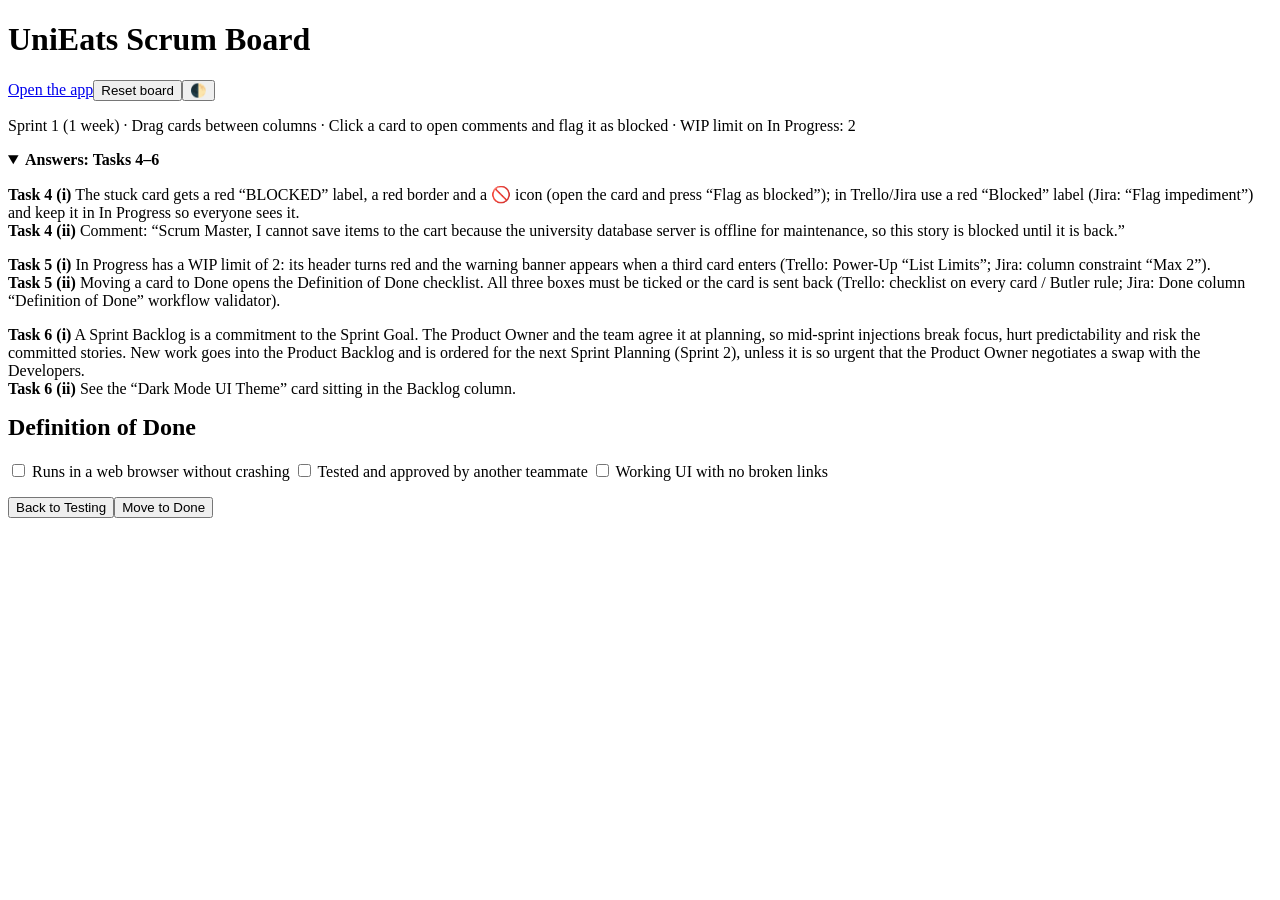
==== public/board.html @ 98794ac3 "UniEats app, Scrum board and Firebase hosting workflows" ====
<!DOCTYPE html>
<html lang="en"><head><meta charset="UTF-8"><meta name="viewport" content="width=device-width, initial-scale=1">
<title>UniEats – Scrum Board (SIT 403 CAT 1)</title>
<link rel="stylesheet" href="css/style.css"><link rel="stylesheet" href="css/board.css"></head>
<body>
<header><h1 class="logo">Uni<b>Eats</b> Scrum Board</h1><nav><a href="index.html">Open the app</a><button onclick="resetBoard()">Reset board</button><button onclick="toggleDark()">🌓</button></nav></header>
<div class="wrap">
 <p class="muted">Sprint 1 (1 week) · Drag cards between columns · Click a card to open comments and flag it as blocked · WIP limit on In Progress: 2</p>
 <div id="warn" class="warn" hidden>⚠ WIP limit exceeded: more than 2 stories are In Progress. Finish or test one before starting another.</div>
 <div class="board" id="board"></div>
 <details class="card" open><summary><b>Answers: Tasks 4–6</b></summary>
  <p><b>Task 4 (i)</b> The stuck card gets a red “BLOCKED” label, a red border and a 🚫 icon (open the card and press “Flag as blocked”); in Trello/Jira use a red “Blocked” label (Jira: “Flag impediment”) and keep it in In Progress so everyone sees it.<br><b>Task 4 (ii)</b> Comment: “Scrum Master, I cannot save items to the cart because the university database server is offline for maintenance, so this story is blocked until it is back.”</p>
  <p><b>Task 5 (i)</b> In Progress has a WIP limit of 2: its header turns red and the warning banner appears when a third card enters (Trello: Power-Up “List Limits”; Jira: column constraint “Max 2”).<br><b>Task 5 (ii)</b> Moving a card to Done opens the Definition of Done checklist. All three boxes must be ticked or the card is sent back (Trello: checklist on every card / Butler rule; Jira: Done column “Definition of Done” workflow validator).</p>
  <p><b>Task 6 (i)</b> A Sprint Backlog is a commitment to the Sprint Goal. The Product Owner and the team agree it at planning, so mid-sprint injections break focus, hurt predictability and risk the committed stories. New work goes into the Product Backlog and is ordered for the next Sprint Planning (Sprint 2), unless it is so urgent that the Product Owner negotiates a swap with the Developers.<br><b>Task 6 (ii)</b> See the “Dark Mode UI Theme” card sitting in the Backlog column.</p>
 </details>
</div>
<div class="modal" id="dod"><div class="sheet"><h2 style="margin-top:0">Definition of Done</h2><p class="muted" id="dodTitle"></p>
 <label><input type="checkbox" class="dc"> Runs in a web browser without crashing</label>
 <label><input type="checkbox" class="dc"> Tested and approved by another teammate</label>
 <label><input type="checkbox" class="dc"> Working UI with no broken links</label>
 <p class="err" id="dodErr"></p><div class="row"><button class="ghost" onclick="dodCancel()">Back to Testing</button><button class="p" onclick="dodOk()">Move to Done</button></div></div></div>
<div class="modal" id="cardM"><div class="sheet" id="cardSheet"></div></div>
<script src="js/board.js"></script></body></html>
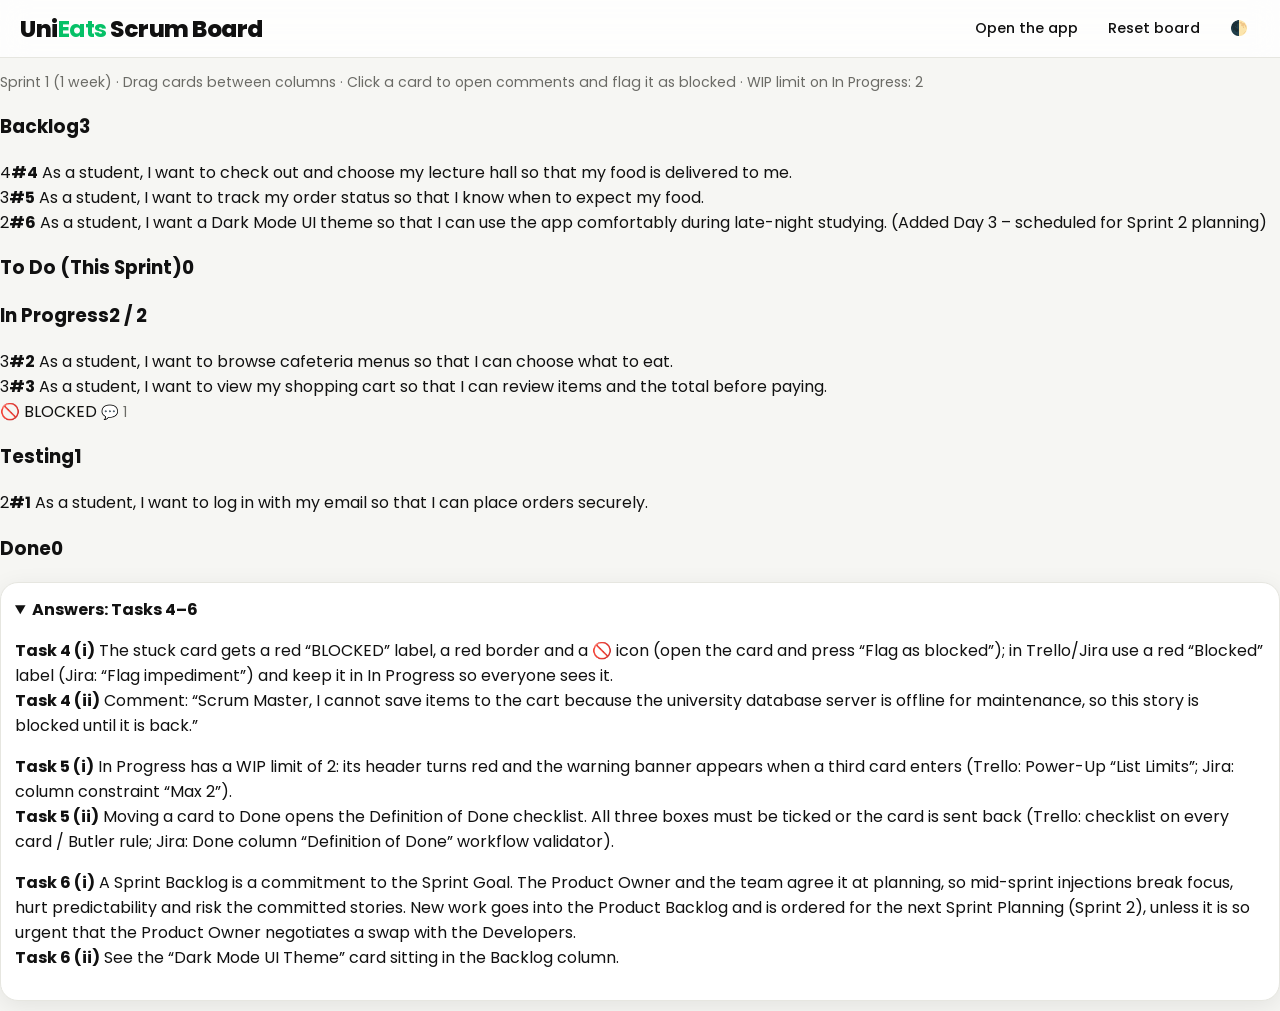
==== commit da014f9c: "UniEats app, Scrum board and Firebase hosting workflows" ====
--- a/public/board.html
+++ b/public/board.html
@@ -1,23 +1,90 @@
-<!DOCTYPE html>
-<html lang="en"><head><meta charset="UTF-8"><meta name="viewport" content="width=device-width, initial-scale=1">
-<title>UniEats – Scrum Board (SIT 403 CAT 1)</title>
-<link rel="stylesheet" href="css/style.css"><link rel="stylesheet" href="css/board.css"></head>
-<body>
-<header><h1 class="logo">Uni<b>Eats</b> Scrum Board</h1><nav><a href="index.html">Open the app</a><button onclick="resetBoard()">Reset board</button><button onclick="toggleDark()">🌓</button></nav></header>
-<div class="wrap">
- <p class="muted">Sprint 1 (1 week) · Drag cards between columns · Click a card to open comments and flag it as blocked · WIP limit on In Progress: 2</p>
- <div id="warn" class="warn" hidden>⚠ WIP limit exceeded: more than 2 stories are In Progress. Finish or test one before starting another.</div>
- <div class="board" id="board"></div>
- <details class="card" open><summary><b>Answers: Tasks 4–6</b></summary>
-  <p><b>Task 4 (i)</b> The stuck card gets a red “BLOCKED” label, a red border and a 🚫 icon (open the card and press “Flag as blocked”); in Trello/Jira use a red “Blocked” label (Jira: “Flag impediment”) and keep it in In Progress so everyone sees it.<br><b>Task 4 (ii)</b> Comment: “Scrum Master, I cannot save items to the cart because the university database server is offline for maintenance, so this story is blocked until it is back.”</p>
-  <p><b>Task 5 (i)</b> In Progress has a WIP limit of 2: its header turns red and the warning banner appears when a third card enters (Trello: Power-Up “List Limits”; Jira: column constraint “Max 2”).<br><b>Task 5 (ii)</b> Moving a card to Done opens the Definition of Done checklist. All three boxes must be ticked or the card is sent back (Trello: checklist on every card / Butler rule; Jira: Done column “Definition of Done” workflow validator).</p>
-  <p><b>Task 6 (i)</b> A Sprint Backlog is a commitment to the Sprint Goal. The Product Owner and the team agree it at planning, so mid-sprint injections break focus, hurt predictability and risk the committed stories. New work goes into the Product Backlog and is ordered for the next Sprint Planning (Sprint 2), unless it is so urgent that the Product Owner negotiates a swap with the Developers.<br><b>Task 6 (ii)</b> See the “Dark Mode UI Theme” card sitting in the Backlog column.</p>
- </details>
-</div>
-<div class="modal" id="dod"><div class="sheet"><h2 style="margin-top:0">Definition of Done</h2><p class="muted" id="dodTitle"></p>
- <label><input type="checkbox" class="dc"> Runs in a web browser without crashing</label>
- <label><input type="checkbox" class="dc"> Tested and approved by another teammate</label>
- <label><input type="checkbox" class="dc"> Working UI with no broken links</label>
- <p class="err" id="dodErr"></p><div class="row"><button class="ghost" onclick="dodCancel()">Back to Testing</button><button class="p" onclick="dodOk()">Move to Done</button></div></div></div>
-<div class="modal" id="cardM"><div class="sheet" id="cardSheet"></div></div>
-<script src="js/board.js"></script></body></html>
+<!doctype html>
+<html lang="en">
+  <head>
+    <meta charset="UTF-8" />
+    <meta name="viewport" content="width=device-width, initial-scale=1" />
+    <title>UniEats – Scrum Board (SIT 403 CAT 1)</title>
+    <link rel="stylesheet" href="style.css" />
+    <link rel="stylesheet" href="css/board.css" />
+  </head>
+  <body>
+    <header>
+      <h1 class="logo">Uni<b>Eats</b> Scrum Board</h1>
+      <nav>
+        <a href="index.html">Open the app</a
+        ><button onclick="resetBoard()">Reset board</button
+        ><button onclick="toggleDark()">🌓</button>
+      </nav>
+    </header>
+    <div class="wrap">
+      <p class="muted">
+        Sprint 1 (1 week) · Drag cards between columns · Click a card to open
+        comments and flag it as blocked · WIP limit on In Progress: 2
+      </p>
+      <div id="warn" class="warn" hidden>
+        ⚠ WIP limit exceeded: more than 2 stories are In Progress. Finish or
+        test one before starting another.
+      </div>
+      <div class="board" id="board"></div>
+      <details class="card" open>
+        <summary><b>Answers: Tasks 4–6</b></summary>
+        <p>
+          <b>Task 4 (i)</b> The stuck card gets a red “BLOCKED” label, a red
+          border and a 🚫 icon (open the card and press “Flag as blocked”); in
+          Trello/Jira use a red “Blocked” label (Jira: “Flag impediment”) and
+          keep it in In Progress so everyone sees it.<br /><b>Task 4 (ii)</b>
+          Comment: “Scrum Master, I cannot save items to the cart because the
+          university database server is offline for maintenance, so this story
+          is blocked until it is back.”
+        </p>
+        <p>
+          <b>Task 5 (i)</b> In Progress has a WIP limit of 2: its header turns
+          red and the warning banner appears when a third card enters (Trello:
+          Power-Up “List Limits”; Jira: column constraint “Max 2”).<br /><b
+            >Task 5 (ii)</b
+          >
+          Moving a card to Done opens the Definition of Done checklist. All
+          three boxes must be ticked or the card is sent back (Trello: checklist
+          on every card / Butler rule; Jira: Done column “Definition of Done”
+          workflow validator).
+        </p>
+        <p>
+          <b>Task 6 (i)</b> A Sprint Backlog is a commitment to the Sprint Goal.
+          The Product Owner and the team agree it at planning, so mid-sprint
+          injections break focus, hurt predictability and risk the committed
+          stories. New work goes into the Product Backlog and is ordered for the
+          next Sprint Planning (Sprint 2), unless it is so urgent that the
+          Product Owner negotiates a swap with the Developers.<br /><b
+            >Task 6 (ii)</b
+          >
+          See the “Dark Mode UI Theme” card sitting in the Backlog column.
+        </p>
+      </details>
+    </div>
+    <div class="modal" id="dod">
+      <div class="sheet">
+        <h2 style="margin-top: 0">Definition of Done</h2>
+        <p class="muted" id="dodTitle"></p>
+        <label
+          ><input type="checkbox" class="dc" /> Runs in a web browser without
+          crashing</label
+        >
+        <label
+          ><input type="checkbox" class="dc" /> Tested and approved by another
+          teammate</label
+        >
+        <label
+          ><input type="checkbox" class="dc" /> Working UI with no broken
+          links</label
+        >
+        <p class="err" id="dodErr"></p>
+        <div class="row">
+          <button class="ghost" onclick="dodCancel()">Back to Testing</button
+          ><button class="p" onclick="dodOk()">Move to Done</button>
+        </div>
+      </div>
+    </div>
+    <div class="modal" id="cardM"><div class="sheet" id="cardSheet"></div></div>
+    <script src="board.js"></script>
+  </body>
+</html>
--- a/public/style.css
+++ b/public/style.css
@@ -0,0 +1,612 @@
+/* UniEats – delivery-app theme */
+@import url("https://fonts.googleapis.com/css2?family=Poppins:wght@400;500;600;700;800&display=swap");
+:root {
+  --bg: #f6f6f3;
+  --card: #fff;
+  --text: #111;
+  --muted: #6b6b66;
+  --accent: #06c167;
+  --accent2: #04a054;
+  --hot: #ff5a36;
+  --line: #e6e6e0;
+  --shadow: 0 6px 24px rgba(0, 0, 0, 0.08);
+  --r: 18px;
+}
+body.dark {
+  --bg: #0e0f0e;
+  --card: #1a1c1a;
+  --text: #f3f5f2;
+  --muted: #9aa39c;
+  --line: #2a2e2a;
+  --shadow: 0 6px 24px rgba(0, 0, 0, 0.5);
+}
+* {
+  box-sizing: border-box;
+}
+html {
+  scroll-behavior: smooth;
+}
+body {
+  margin: 0;
+  font-family:
+    Poppins,
+    system-ui,
+    Segoe UI,
+    Arial,
+    sans-serif;
+  background: var(--bg);
+  color: var(--text);
+  transition:
+    background 0.4s,
+    color 0.4s;
+}
+header {
+  position: sticky;
+  top: 0;
+  z-index: 20;
+  display: flex;
+  align-items: center;
+  gap: 14px;
+  padding: 10px 20px;
+  background: color-mix(in srgb, var(--card) 80%, transparent);
+  backdrop-filter: blur(14px);
+  border-bottom: 1px solid var(--line);
+}
+.logo {
+  font-weight: 800;
+  font-size: 1.45rem;
+  letter-spacing: -0.5px;
+  margin: 0;
+  cursor: pointer;
+}
+.logo b {
+  color: var(--accent);
+}
+.loc-pill {
+  display: flex;
+  align-items: center;
+  gap: 6px;
+  border: 0;
+  background: var(--bg);
+  color: var(--text);
+  padding: 9px 14px;
+  border-radius: 99px;
+  font: 600 0.85rem Poppins;
+  cursor: pointer;
+  max-width: 240px;
+  transition: 0.25s;
+}
+.loc-pill span {
+  white-space: nowrap;
+  overflow: hidden;
+  text-overflow: ellipsis;
+}
+.loc-pill:hover {
+  background: var(--accent);
+  color: #fff;
+  transform: translateY(-2px);
+  box-shadow: 0 8px 18px rgba(6, 193, 103, 0.35);
+}
+nav {
+  margin-left: auto;
+  display: flex;
+  align-items: center;
+  gap: 6px;
+}
+nav a,
+nav button {
+  position: relative;
+  background: none;
+  border: 0;
+  color: var(--text);
+  font: 500 0.9rem Poppins;
+  padding: 8px 12px;
+  border-radius: 99px;
+  cursor: pointer;
+  text-decoration: none;
+  transition: 0.25s;
+}
+nav a:hover,
+nav button:hover {
+  background: var(--bg);
+}
+nav .cartbtn {
+  background: var(--text);
+  color: var(--bg);
+}
+nav .cartbtn:hover {
+  background: var(--accent);
+  color: #fff;
+}
+.bump {
+  animation: bump 0.45s;
+}
+@keyframes bump {
+  40% {
+    transform: scale(1.25) rotate(-4deg);
+  }
+}
+main {
+  max-width: 980px;
+  margin: 0 auto;
+  padding: 20px;
+  animation: enter 0.6s cubic-bezier(0.2, 0.8, 0.2, 1);
+}
+@keyframes enter {
+  from {
+    opacity: 0;
+    transform: translateY(18px);
+  }
+}
+/* hero */
+.hero {
+  position: relative;
+  overflow: hidden;
+  border-radius: 28px;
+  padding: 42px 30px;
+  color: #fff;
+  background: linear-gradient(120deg, #06c167, #0a8f5b, #111, #06c167);
+  background-size: 300% 300%;
+  animation: flow 12s ease infinite;
+  margin-bottom: 22px;
+}
+@keyframes flow {
+  50% {
+    background-position: 100% 50%;
+  }
+}
+.hero h2 {
+  font-size: clamp(1.8rem, 5vw, 2.8rem);
+  line-height: 1.1;
+  margin: 0 0 8px;
+  font-weight: 800;
+  letter-spacing: -1px;
+}
+.hero p {
+  margin: 0 0 20px;
+  opacity: 0.9;
+}
+.hero i {
+  position: absolute;
+  font-style: normal;
+  font-size: 3rem;
+  opacity: 0.25;
+  animation: float 6s ease-in-out infinite;
+}
+.hero i:nth-of-type(1) {
+  right: 6%;
+  top: 12%;
+}
+.hero i:nth-of-type(2) {
+  right: 22%;
+  bottom: 8%;
+  animation-delay: -2s;
+  font-size: 2.4rem;
+}
+.hero i:nth-of-type(3) {
+  right: 38%;
+  top: 10%;
+  animation-delay: -4s;
+  font-size: 2rem;
+}
+@keyframes float {
+  50% {
+    transform: translateY(-16px) rotate(10deg);
+  }
+}
+.searchbar {
+  display: flex;
+  background: #fff;
+  border-radius: 99px;
+  padding: 6px;
+  max-width: 520px;
+  box-shadow: 0 12px 30px rgba(0, 0, 0, 0.25);
+  transition: 0.3s;
+}
+.searchbar:focus-within {
+  transform: scale(1.02);
+}
+.searchbar input {
+  border: 0;
+  outline: 0;
+  background: none;
+  flex: 1;
+  padding: 10px 16px;
+  margin: 0;
+  font: 500 0.95rem Poppins;
+  color: #111;
+}
+/* chips */
+.chips {
+  display: flex;
+  gap: 10px;
+  overflow-x: auto;
+  padding: 4px 0 14px;
+  scrollbar-width: none;
+}
+.chip {
+  flex: none;
+  border: 1px solid var(--line);
+  background: var(--card);
+  color: var(--text);
+  padding: 9px 18px;
+  border-radius: 99px;
+  font: 500 0.88rem Poppins;
+  cursor: pointer;
+  transition: 0.25s;
+}
+.chip:hover {
+  transform: translateY(-3px);
+  box-shadow: var(--shadow);
+}
+.chip.on {
+  background: var(--text);
+  color: var(--bg);
+  border-color: var(--text);
+}
+/* restaurants & items */
+.rest-head {
+  display: flex;
+  align-items: center;
+  gap: 14px;
+  margin: 26px 0 10px;
+}
+.rest-head .logo-e {
+  font-size: 2rem;
+  width: 58px;
+  height: 58px;
+  display: grid;
+  place-items: center;
+  border-radius: 16px;
+  background: linear-gradient(135deg, var(--accent), #7be6b0);
+}
+.rest-head h2 {
+  margin: 0;
+  font-size: 1.3rem;
+}
+.meta {
+  color: var(--muted);
+  font-size: 0.82rem;
+}
+.badge {
+  display: inline-block;
+  background: var(--accent);
+  color: #fff;
+  border-radius: 99px;
+  padding: 2px 10px;
+  font-size: 0.72rem;
+  font-weight: 600;
+  margin-left: 6px;
+}
+.grid {
+  display: grid;
+  grid-template-columns: repeat(auto-fill, minmax(220px, 1fr));
+  gap: 16px;
+}
+.card {
+  background: var(--card);
+  border: 1px solid var(--line);
+  border-radius: var(--r);
+  padding: 14px;
+  margin: 10px 0;
+  box-shadow: var(--shadow);
+}
+.dish {
+  margin: 0;
+  padding: 0;
+  overflow: hidden;
+  transition:
+    transform 0.35s cubic-bezier(0.2, 0.8, 0.2, 1),
+    box-shadow 0.35s;
+}
+.dish:hover {
+  transform: translateY(-8px);
+  box-shadow: 0 20px 40px rgba(6, 193, 103, 0.22);
+}
+.dish .pic {
+  height: 130px;
+  display: grid;
+  place-items: center;
+  font-size: 3.6rem;
+  background: linear-gradient(135deg, #e9fff3, #fff4e1);
+  overflow: hidden;
+}
+body.dark .dish .pic {
+  background: linear-gradient(135deg, #143324, #33260f);
+}
+.dish .pic span {
+  transition: transform 0.5s;
+}
+.dish:hover .pic span {
+  transform: scale(1.3) rotate(-8deg);
+}
+.dish .body {
+  padding: 12px 14px 14px;
+  display: flex;
+  justify-content: space-between;
+  align-items: center;
+  gap: 8px;
+}
+.row {
+  display: flex;
+  justify-content: space-between;
+  align-items: center;
+  gap: 10px;
+}
+.muted {
+  color: var(--muted);
+  font-size: 0.88rem;
+}
+.err {
+  color: #d43a2f;
+  font-weight: 500;
+}
+.ok {
+  color: var(--accent2);
+  font-weight: 600;
+}
+/* forms & buttons */
+label {
+  font-weight: 600;
+  font-size: 0.85rem;
+}
+input,
+select,
+textarea {
+  width: 100%;
+  padding: 12px 14px;
+  margin: 6px 0 14px;
+  border: 1.5px solid var(--line);
+  border-radius: 12px;
+  background: var(--card);
+  color: var(--text);
+  font: inherit;
+  transition: 0.25s;
+}
+input:focus,
+select:focus,
+textarea:focus {
+  outline: 0;
+  border-color: var(--accent);
+  box-shadow: 0 0 0 4px rgba(6, 193, 103, 0.18);
+}
+button.p {
+  position: relative;
+  overflow: hidden;
+  background: var(--accent);
+  color: #fff;
+  border: 0;
+  border-radius: 99px;
+  padding: 11px 22px;
+  font: 600 0.92rem Poppins;
+  cursor: pointer;
+  transition: 0.25s;
+}
+button.p::after {
+  content: "";
+  position: absolute;
+  top: 0;
+  left: -80%;
+  width: 50%;
+  height: 100%;
+  background: linear-gradient(
+    90deg,
+    transparent,
+    rgba(255, 255, 255, 0.5),
+    transparent
+  );
+  transform: skewX(-20deg);
+}
+button.p:hover {
+  background: var(--accent2);
+  transform: translateY(-2px);
+  box-shadow: 0 10px 20px rgba(6, 193, 103, 0.4);
+}
+button.p:hover::after {
+  left: 130%;
+  transition: left 0.7s;
+}
+button.p:active {
+  transform: scale(0.95);
+}
+button.s {
+  background: var(--bg);
+  border: 0;
+  color: var(--text);
+  border-radius: 50%;
+  width: 32px;
+  height: 32px;
+  cursor: pointer;
+  font-weight: 700;
+  transition: 0.2s;
+}
+button.s:hover {
+  background: var(--accent);
+  color: #fff;
+  transform: scale(1.15);
+}
+button.ghost {
+  background: none;
+  border: 1.5px solid var(--line);
+  color: var(--text);
+  border-radius: 99px;
+  padding: 10px 16px;
+  font: 500 0.88rem Poppins;
+  cursor: pointer;
+  transition: 0.25s;
+}
+button.ghost:hover {
+  border-color: var(--accent);
+  color: var(--accent);
+}
+.auth {
+  max-width: 420px;
+  margin: 30px auto;
+}
+.auth h2 {
+  margin-top: 0;
+}
+.checkout-loc {
+  border: 2px dashed var(--accent);
+  border-radius: var(--r);
+  padding: 14px;
+  margin-bottom: 14px;
+  background: rgba(6, 193, 103, 0.06);
+}
+/* tracker */
+.track {
+  display: flex;
+  justify-content: space-between;
+  position: relative;
+  margin: 22px 8px 8px;
+}
+.track::before,
+.track .fill {
+  content: "";
+  position: absolute;
+  top: 14px;
+  left: 0;
+  height: 4px;
+  border-radius: 4px;
+  background: var(--line);
+}
+.track::before {
+  width: 100%;
+}
+.track .fill {
+  background: var(--accent);
+  transition: width 1s;
+}
+.step {
+  position: relative;
+  z-index: 1;
+  text-align: center;
+  font-size: 0.7rem;
+  color: var(--muted);
+  width: 25%;
+}
+.step b {
+  display: block;
+  width: 30px;
+  height: 30px;
+  line-height: 30px;
+  margin: 0 auto 4px;
+  border-radius: 50%;
+  background: var(--card);
+  border: 3px solid var(--line);
+  transition: 0.5s;
+}
+.step.on {
+  color: var(--text);
+}
+.step.on b {
+  border-color: var(--accent);
+  background: var(--accent);
+  color: #fff;
+}
+.step.now b {
+  animation: pulse 1.4s infinite;
+}
+@keyframes pulse {
+  0% {
+    box-shadow: 0 0 0 0 rgba(6, 193, 103, 0.6);
+  }
+  100% {
+    box-shadow: 0 0 0 14px transparent;
+  }
+}
+.rider {
+  position: absolute;
+  top: -14px;
+  font-size: 1.4rem;
+  transition: left 1s;
+  transform: translateX(-50%);
+  animation: ride 0.5s infinite alternate;
+}
+@keyframes ride {
+  to {
+    margin-top: -4px;
+  }
+}
+/* modal, toast, skeleton */
+.modal {
+  position: fixed;
+  inset: 0;
+  z-index: 50;
+  display: none;
+  place-items: center;
+  background: rgba(0, 0, 0, 0.5);
+  backdrop-filter: blur(6px);
+}
+.modal.open {
+  display: grid;
+}
+.sheet {
+  width: min(440px, 92vw);
+  background: var(--card);
+  border-radius: 24px;
+  padding: 24px;
+  animation: pop 0.35s cubic-bezier(0.2, 1.4, 0.4, 1);
+}
+@keyframes pop {
+  from {
+    opacity: 0;
+    transform: scale(0.8) translateY(30px);
+  }
+}
+.toast {
+  position: fixed;
+  left: 50%;
+  bottom: 26px;
+  transform: translate(-50%, 120px);
+  background: #111;
+  color: #fff;
+  padding: 12px 22px;
+  border-radius: 99px;
+  font-weight: 500;
+  z-index: 60;
+  transition: transform 0.45s cubic-bezier(0.2, 1.4, 0.4, 1);
+}
+.toast.show {
+  transform: translate(-50%, 0);
+}
+.skel {
+  height: 190px;
+  border-radius: var(--r);
+  background: linear-gradient(
+    90deg,
+    var(--line) 25%,
+    var(--card) 50%,
+    var(--line) 75%
+  );
+  background-size: 200% 100%;
+  animation: shim 1.2s infinite;
+}
+@keyframes shim {
+  to {
+    background-position: -200% 0;
+  }
+}
+:focus-visible {
+  outline: 3px solid var(--accent);
+  outline-offset: 2px;
+}
+@media (max-width: 640px) {
+  header {
+    flex-wrap: wrap;
+  }
+  nav {
+    width: 100%;
+    justify-content: space-between;
+    margin: 0;
+  }
+  .hero {
+    padding: 30px 20px;
+  }
+}
+@media (prefers-reduced-motion: reduce) {
+  * {
+    animation: none !important;
+    transition: none !important;
+  }
+}
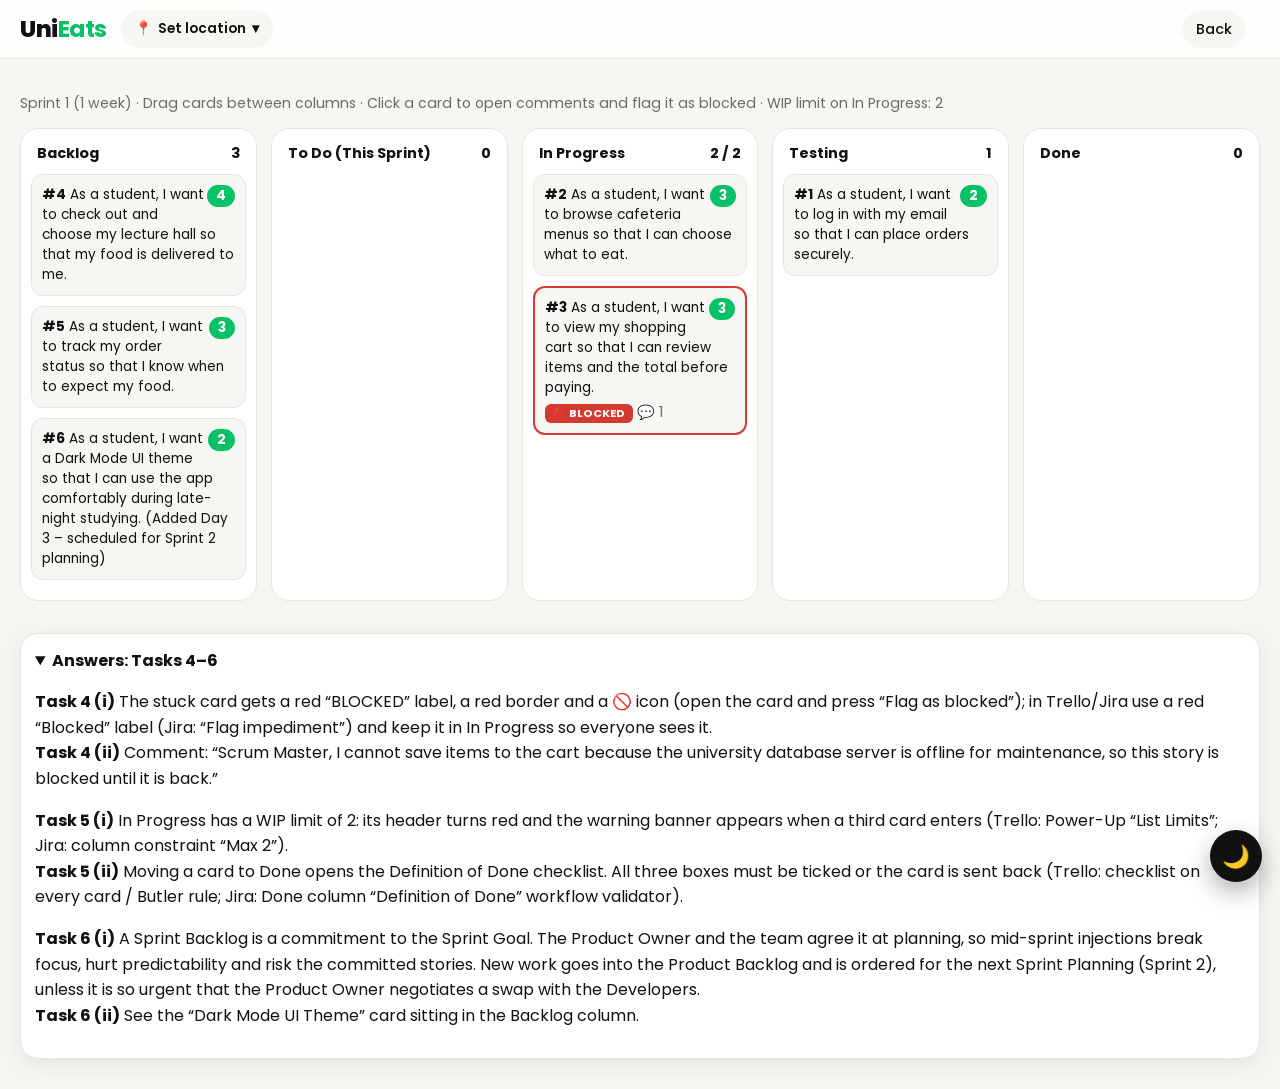
==== commit 55155943: "Add dark/light toggle to app and board" ====
--- a/public/board.html
+++ b/public/board.html
@@ -5,17 +5,15 @@
     <meta name="viewport" content="width=device-width, initial-scale=1" />
     <title>UniEats – Scrum Board (SIT 403 CAT 1)</title>
     <link rel="stylesheet" href="style.css" />
-    <link rel="stylesheet" href="css/board.css" />
+    <link rel="stylesheet" href="board.css" />
   </head>
   <body>
     <header>
-      <h1 class="logo">Uni<b>Eats</b> Scrum Board</h1>
-      <nav>
-        <a href="index.html">Open the app</a
-        ><button onclick="resetBoard()">Reset board</button
-        ><button onclick="toggleDark()">🌓</button>
-      </nav>
-    </header>
+  <h1 class="logo" onclick="go('menu')">Uni<b>Eats</b></h1>
+  <button class="loc-pill" onclick="openLoc()" aria-label="Change delivery location">📍 <span id="locLabel">Set location</span> ▾</button>
+  <a class="board-link" href="index.html">Back</a>
+  <nav id="nav"></nav>
+</header>
     <div class="wrap">
       <p class="muted">
         Sprint 1 (1 week) · Drag cards between columns · Click a card to open
@@ -85,6 +83,7 @@
       </div>
     </div>
     <div class="modal" id="cardM"><div class="sheet" id="cardSheet"></div></div>
+    <button class="theme-fab" onclick="toggleDark()" aria-label="Switch dark or light mode"></button>
     <script src="board.js"></script>
   </body>
 </html>
--- a/public/style.css
+++ b/public/style.css
@@ -610,3 +610,54 @@
     transition: none !important;
   }
 }
+.board-link {
+  margin-left: auto;
+  color: var(--text);
+  text-decoration: none;
+  font: 500 0.9rem Poppins;
+  padding: 8px 14px;
+  border-radius: 99px;
+  background: var(--bg);
+  transition: 0.25s;
+}
+.board-link:hover {
+  background: var(--accent);
+  color: #fff;
+  transform: translateY(-2px);
+  box-shadow: 0 8px 18px rgba(6, 193, 103, 0.35);
+}
+.board-link + nav {
+  margin-left: 0;
+}
+.theme-fab {
+  position: fixed;
+  right: 18px;
+  bottom: 18px;
+  z-index: 40;
+  width: 52px;
+  height: 52px;
+  border: 0;
+  border-radius: 50%;
+  background: var(--text);
+  color: var(--bg);
+  font-size: 1.4rem;
+  cursor: pointer;
+  box-shadow: 0 10px 24px rgba(0, 0, 0, 0.3);
+  transition:
+    transform 0.5s cubic-bezier(0.2, 1.4, 0.4, 1),
+    background 0.3s;
+}
+.theme-fab::before {
+  content: "🌙";
+}
+body.dark .theme-fab::before {
+  content: "☀️";
+}
+.theme-fab:hover {
+  transform: rotate(25deg) scale(1.12);
+  background: var(--accent);
+  color: #fff;
+}
+.theme-fab:active {
+  transform: rotate(180deg) scale(0.9);
+}
--- a/public/board.css
+++ b/public/board.css
@@ -0,0 +1,97 @@
+.wrap {
+  max-width: 1300px;
+  margin: 0 auto;
+  padding: 20px;
+}
+.board {
+  display: grid;
+  grid-template-columns: repeat(5, minmax(210px, 1fr));
+  gap: 14px;
+  overflow-x: auto;
+  padding-bottom: 14px;
+}
+.col {
+  background: var(--card);
+  border: 1px solid var(--line);
+  border-radius: var(--r);
+  padding: 10px;
+  min-height: 330px;
+  transition: 0.25s;
+}
+.col h3 {
+  margin: 4px 6px 10px;
+  font-size: 0.9rem;
+  display: flex;
+  justify-content: space-between;
+}
+.col.over {
+  border-color: var(--accent);
+  box-shadow: 0 0 0 4px rgba(6, 193, 103, 0.2);
+}
+.col.limit {
+  border-color: #d43a2f;
+  background: rgba(212, 58, 47, 0.08);
+  animation: pulseRed 1.2s infinite;
+}
+@keyframes pulseRed {
+  50% {
+    box-shadow: 0 0 0 6px rgba(212, 58, 47, 0.25);
+  }
+}
+.k {
+  background: var(--bg);
+  border: 1px solid var(--line);
+  border-radius: 12px;
+  padding: 10px;
+  margin-bottom: 10px;
+  cursor: grab;
+  font-size: 0.85rem;
+  transition: 0.25s;
+}
+.k:hover {
+  transform: translateY(-3px);
+  box-shadow: var(--shadow);
+}
+.k.blocked {
+  border: 2px solid #d43a2f;
+}
+.pts {
+  float: right;
+  background: var(--accent);
+  color: #fff;
+  border-radius: 99px;
+  padding: 1px 9px;
+  font-weight: 700;
+}
+.tag {
+  display: inline-block;
+  background: #d43a2f;
+  color: #fff;
+  border-radius: 6px;
+  padding: 1px 8px;
+  font-size: 0.7rem;
+  font-weight: 700;
+  margin-top: 6px;
+}
+.warn {
+  background: #d43a2f;
+  color: #fff;
+  padding: 12px 18px;
+  border-radius: 14px;
+  margin-bottom: 12px;
+  font-weight: 600;
+  animation: pop 0.3s;
+}
+details.card {
+  margin-top: 18px;
+}
+details p {
+  line-height: 1.6;
+}
+.cm {
+  background: var(--bg);
+  border-radius: 10px;
+  padding: 8px 10px;
+  margin: 6px 0;
+  font-size: 0.85rem;
+}
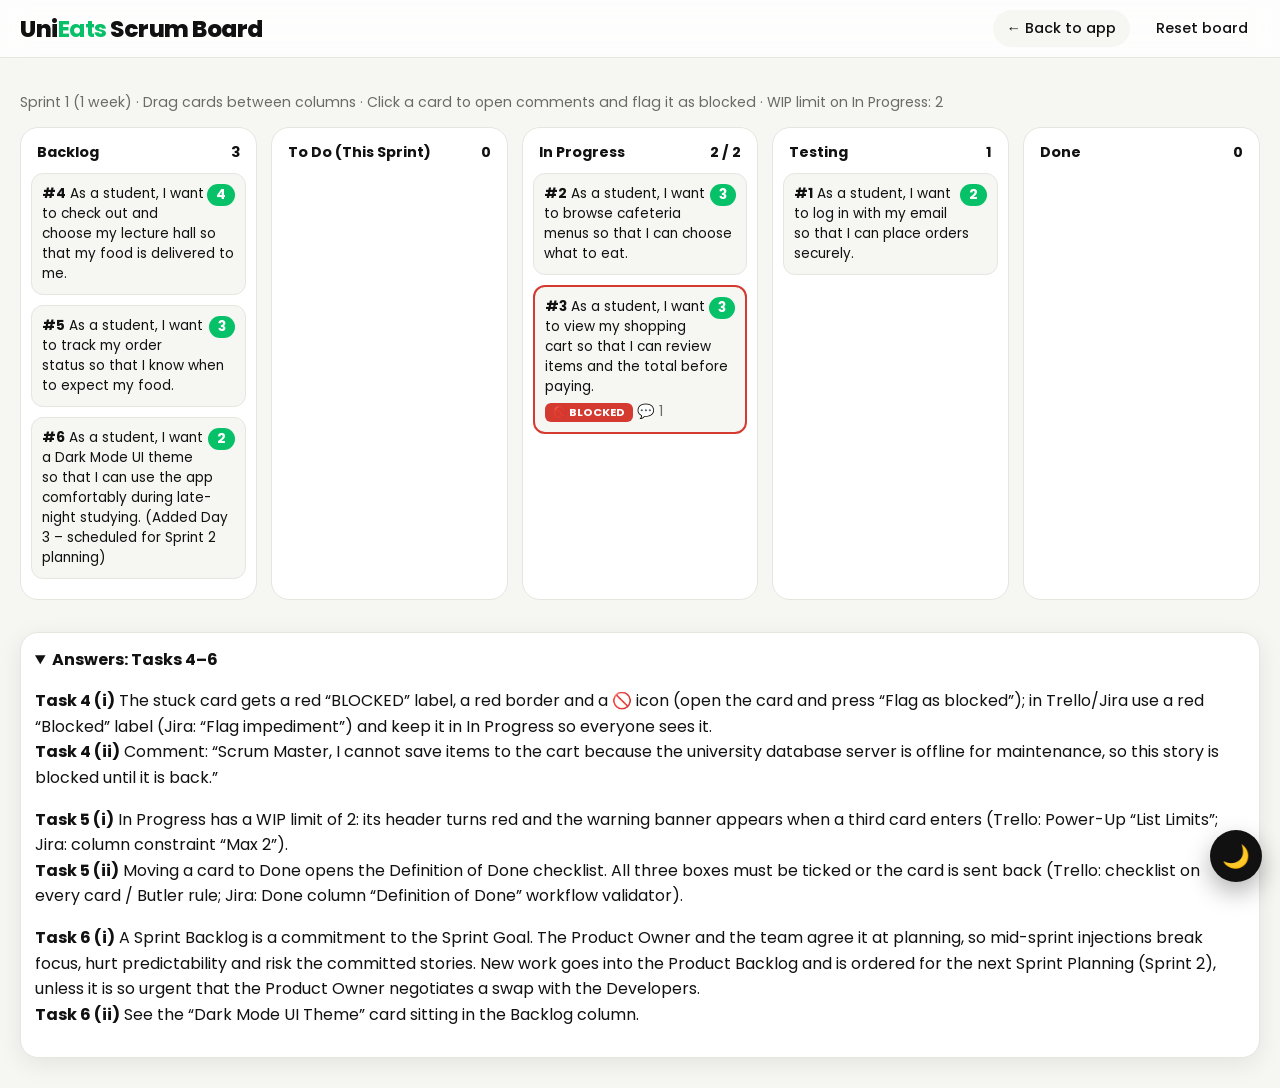
==== commit bab3dbdd: "Fix board header, cache-bust assets" ====
--- a/public/board.html
+++ b/public/board.html
@@ -4,15 +4,14 @@
     <meta charset="UTF-8" />
     <meta name="viewport" content="width=device-width, initial-scale=1" />
     <title>UniEats – Scrum Board (SIT 403 CAT 1)</title>
-    <link rel="stylesheet" href="style.css" />
-    <link rel="stylesheet" href="board.css" />
+    <link rel="stylesheet" href="style.css?v=3" />
+    <link rel="stylesheet" href="board.css?v=3" />
   </head>
   <body>
     <header>
-  <h1 class="logo" onclick="go('menu')">Uni<b>Eats</b></h1>
-  <button class="loc-pill" onclick="openLoc()" aria-label="Change delivery location">📍 <span id="locLabel">Set location</span> ▾</button>
-  <a class="board-link" href="index.html">Back</a>
-  <nav id="nav"></nav>
+  <h1 class="logo"><a href="index.html" style="color:inherit;text-decoration:none">Uni<b>Eats</b></a> Scrum Board</h1>
+  <a class="board-link" href="index.html">← Back to app</a>
+  <nav><button onclick="resetBoard()">Reset board</button></nav>
 </header>
     <div class="wrap">
       <p class="muted">
@@ -84,6 +83,6 @@
     </div>
     <div class="modal" id="cardM"><div class="sheet" id="cardSheet"></div></div>
     <button class="theme-fab" onclick="toggleDark()" aria-label="Switch dark or light mode"></button>
-    <script src="board.js"></script>
+    <script src="board.js?v=3"></script>
   </body>
 </html>
